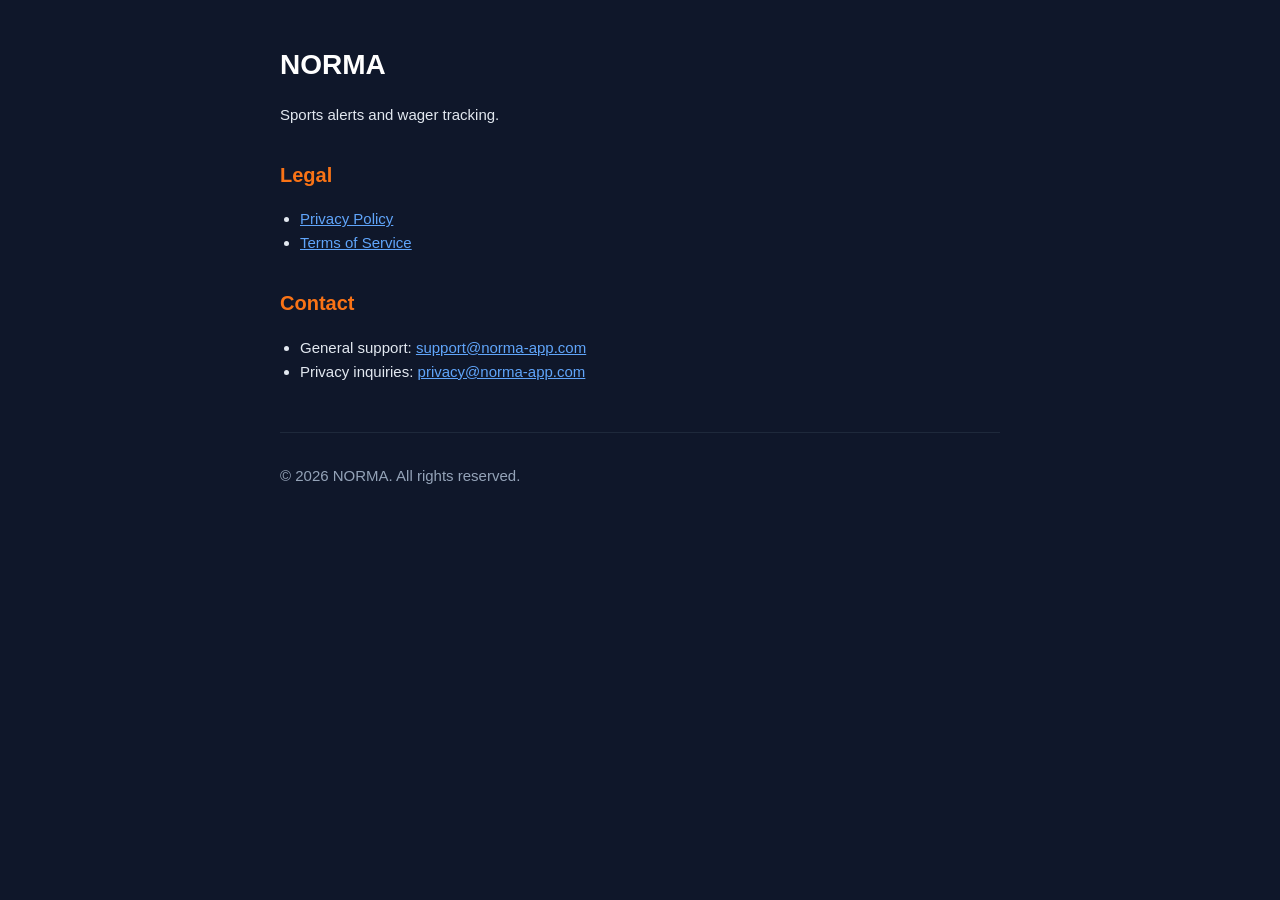
==== index.html @ 72ff1331 "Comprehensive repo review fixes: legal, SEO, structure, CI hygiene Legal (high priority): - privacy-" ====
<!DOCTYPE html>
<html lang="en">
<head>
  <meta charset="UTF-8">
  <meta name="viewport" content="width=device-width, initial-scale=1.0">
  <meta name="description" content="NORMA — sports alerts and wager tracking. Legal documents and support resources.">
  <link rel="canonical" href="https://getnorma.app/">
  <title>NORMA — Support</title>
  <link rel="stylesheet" href="styles.css">
</head>
<body>
  <main>
    <h1>NORMA</h1>
    <p>Sports alerts and wager tracking.</p>

    <h2>Legal</h2>
    <ul>
      <li><a href="privacy-policy.html">Privacy Policy</a></li>
      <li><a href="terms-of-service.html">Terms of Service</a></li>
    </ul>

    <h2>Contact</h2>
    <ul>
      <li>General support: <a href="mailto:support@norma-app.com">support@norma-app.com</a></li>
      <li>Privacy inquiries: <a href="mailto:privacy@norma-app.com">privacy@norma-app.com</a></li>
    </ul>
  </main>
  <footer>
    <p>&copy; 2026 NORMA. All rights reserved.</p>
  </footer>
</body>
</html>
---- styles.css ----
body {
  font-family: -apple-system, BlinkMacSystemFont, "Segoe UI", Roboto, sans-serif;
  max-width: 720px;
  margin: 0 auto;
  padding: 24px;
  background: #0f172a;
  color: #e2e8f0;
  line-height: 1.6;
}

h1 { color: #ffffff; font-size: 28px; margin-bottom: 4px; }
h2 { color: #f97316; font-size: 20px; margin-top: 32px; }
p, li { font-size: 15px; }
a { color: #60a5fa; }
ul { padding-left: 20px; }

nav { margin-bottom: 32px; font-size: 14px; }
nav a { margin-right: 16px; }

footer {
  margin-top: 48px;
  padding-top: 16px;
  border-top: 1px solid #1e293b;
  font-size: 13px;
  color: #94a3b8;
}
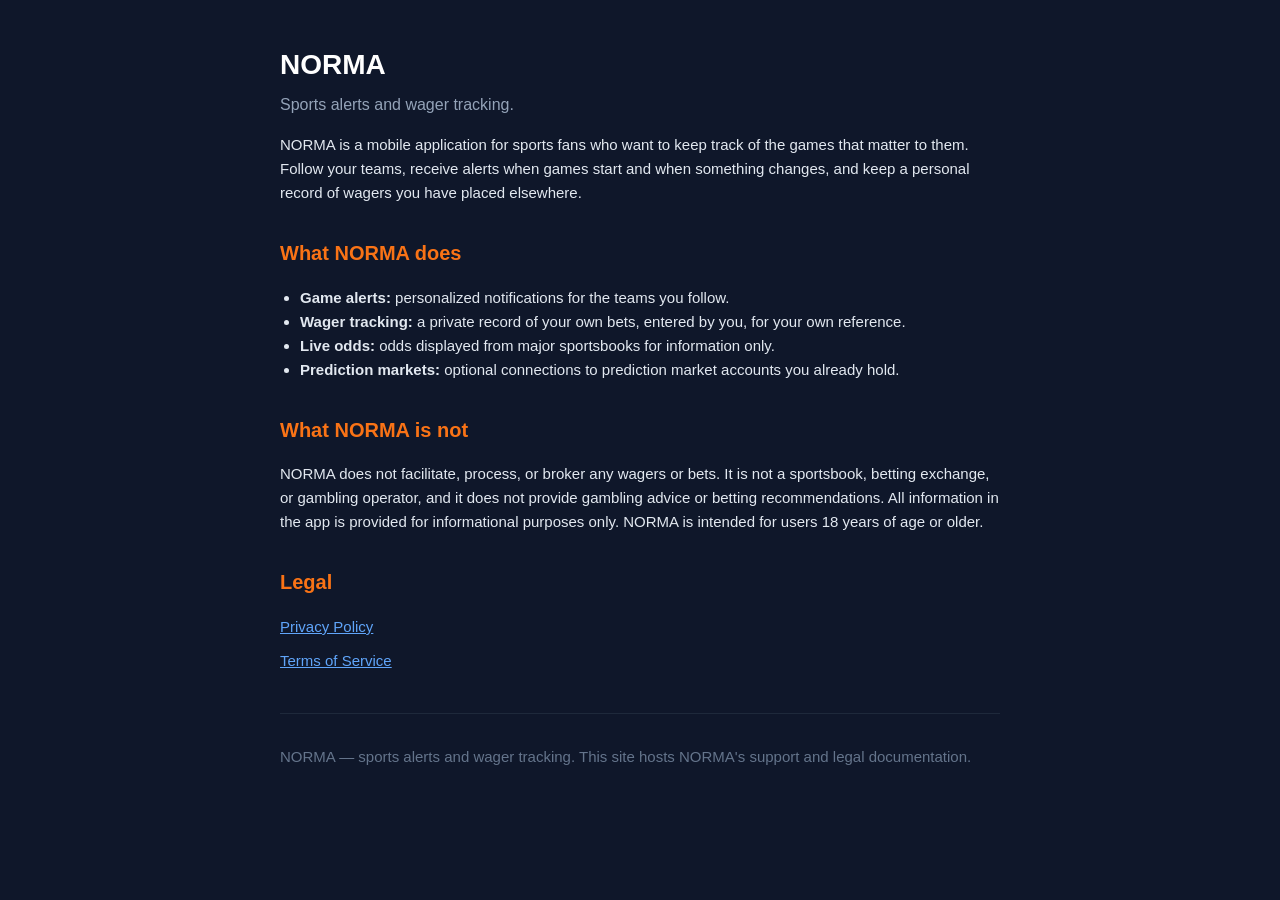
==== commit ba340687: "Fix TikTok review blockers: site index and third-party domain in assets Audit of NORMA's submission " ====
--- a/index.html
+++ b/index.html
@@ -3,30 +3,52 @@
 <head>
   <meta charset="UTF-8">
   <meta name="viewport" content="width=device-width, initial-scale=1.0">
-  <meta name="description" content="NORMA — sports alerts and wager tracking. Legal documents and support resources.">
-  <link rel="canonical" href="https://getnorma.app/">
-  <title>NORMA — Support</title>
-  <link rel="stylesheet" href="styles.css">
+  <title>NORMA — Sports Alerts &amp; Wager Tracking</title>
+  <meta name="description" content="NORMA is a sports alerts and wager tracking application. Follow your teams, get game alerts, and keep a personal record of your wagers.">
+  <style>
+    body { font-family: -apple-system, BlinkMacSystemFont, "Segoe UI", Roboto, sans-serif; max-width: 720px; margin: 0 auto; padding: 24px; background: #0f172a; color: #e2e8f0; line-height: 1.6; }
+    h1 { color: #ffffff; font-size: 28px; margin-bottom: 4px; }
+    h2 { color: #f97316; font-size: 20px; margin-top: 32px; }
+    p, li { font-size: 15px; }
+    a { color: #60a5fa; }
+    ul { padding-left: 20px; }
+    .tagline { color: #94a3b8; font-size: 16px; margin-top: 0; }
+    .docs { list-style: none; padding-left: 0; }
+    .docs li { margin: 10px 0; }
+    footer { margin-top: 40px; padding-top: 16px; border-top: 1px solid #1e293b; color: #64748b; font-size: 13px; }
+  </style>
 </head>
 <body>
-  <main>
-    <h1>NORMA</h1>
-    <p>Sports alerts and wager tracking.</p>
+  <h1>NORMA</h1>
+  <p class="tagline">Sports alerts and wager tracking.</p>
 
-    <h2>Legal</h2>
-    <ul>
-      <li><a href="privacy-policy.html">Privacy Policy</a></li>
-      <li><a href="terms-of-service.html">Terms of Service</a></li>
-    </ul>
+  <p>NORMA is a mobile application for sports fans who want to keep track of the games
+  that matter to them. Follow your teams, receive alerts when games start and when
+  something changes, and keep a personal record of wagers you have placed elsewhere.</p>
 
-    <h2>Contact</h2>
-    <ul>
-      <li>General support: <a href="mailto:support@norma-app.com">support@norma-app.com</a></li>
-      <li>Privacy inquiries: <a href="mailto:privacy@norma-app.com">privacy@norma-app.com</a></li>
-    </ul>
-  </main>
+  <h2>What NORMA does</h2>
+  <ul>
+    <li><strong>Game alerts:</strong> personalized notifications for the teams you follow.</li>
+    <li><strong>Wager tracking:</strong> a private record of your own bets, entered by you, for your own reference.</li>
+    <li><strong>Live odds:</strong> odds displayed from major sportsbooks for information only.</li>
+    <li><strong>Prediction markets:</strong> optional connections to prediction market accounts you already hold.</li>
+  </ul>
+
+  <h2>What NORMA is not</h2>
+  <p>NORMA does not facilitate, process, or broker any wagers or bets. It is not a
+  sportsbook, betting exchange, or gambling operator, and it does not provide gambling
+  advice or betting recommendations. All information in the app is provided for
+  informational purposes only. NORMA is intended for users 18 years of age or older.</p>
+
+  <h2>Legal</h2>
+  <ul class="docs">
+    <li><a href="./privacy-policy.html">Privacy Policy</a></li>
+    <li><a href="./terms-of-service.html">Terms of Service</a></li>
+  </ul>
+
   <footer>
-    <p>&copy; 2026 NORMA. All rights reserved.</p>
+    <p>NORMA — sports alerts and wager tracking. This site hosts NORMA's support and
+    legal documentation.</p>
   </footer>
 </body>
 </html>
